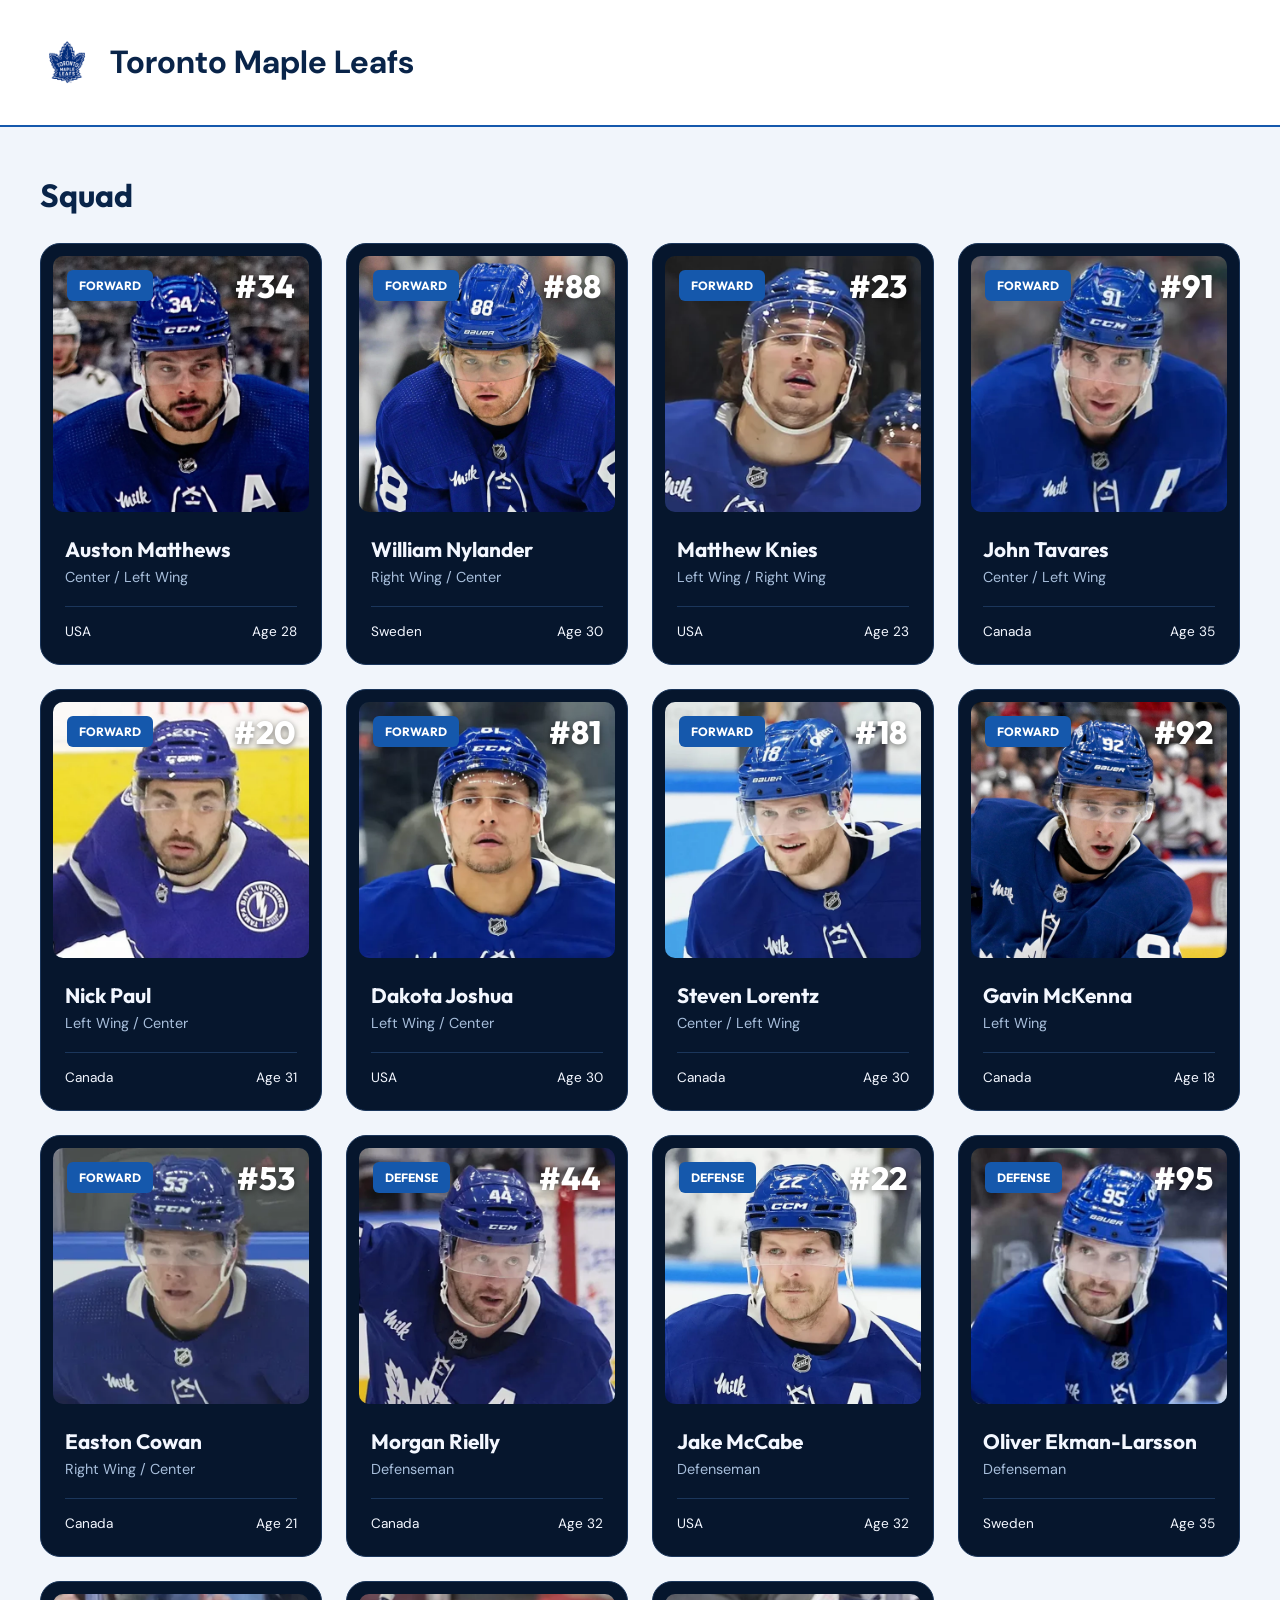
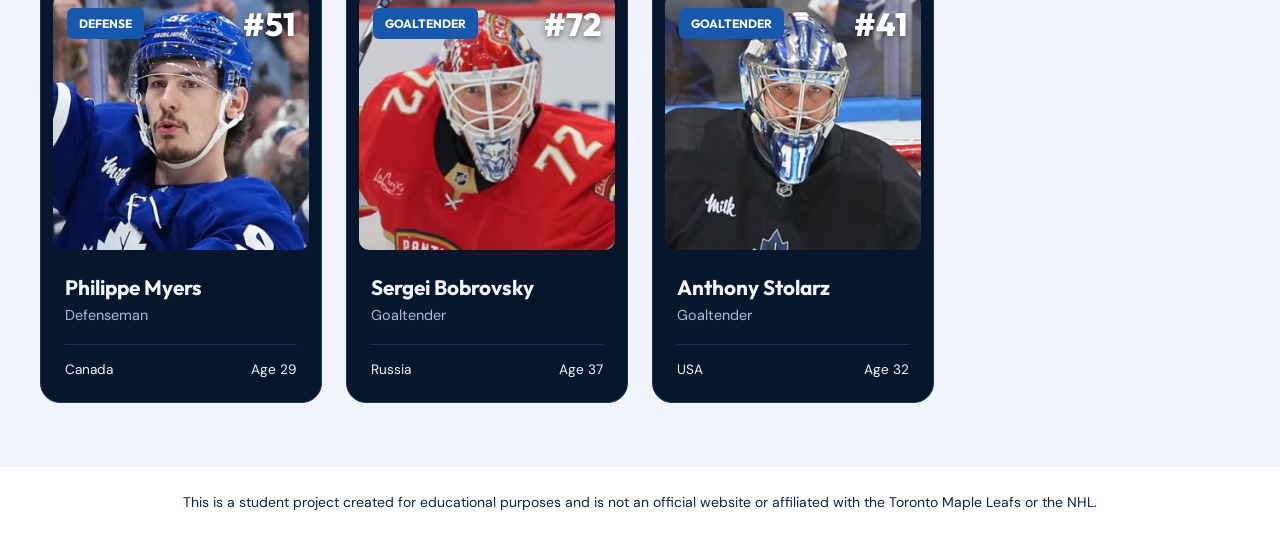
==== index.html @ f780cff8 "Add student project footer" ====
<!DOCTYPE html>
<html lang="en">
<head>
    <meta charset="UTF-8">
    <meta name="viewport" content="width=device-width, initial-scale=1.0">
    <title>Toronto Maple Leafs | Squad List</title>
    <!-- Google Fonts -->
    <link rel="preconnect" href="https://fonts.googleapis.com">
    <link rel="preconnect" href="https://fonts.gstatic.com" crossorigin>
    <link href="https://fonts.googleapis.com/css2?family=DM+Sans:wght@400;500;600;700&family=Outfit:wght@400;500;600;700;800&display=swap" rel="stylesheet">
    <link rel="stylesheet" href="css/styles.css">
</head>
<body>
    <!-- Header -->
    <header class="siteHeader">
        <div class="siteHeader__content">
            <img class="siteHeader__logo" src="assets/toronto-maple-leafs-logo.webp" alt="Toronto Maple Leafs logo">
            <h1 class="siteHeader__title">Toronto Maple Leafs</h1>
        </div>
    </header>
    <main>
        <!-- Squad section -->
        <section class="squad">
            <div class="squad__content">
                <h2 class="squad__title">Squad</h2>
                <div class="squad__grid">
                    <article class="playerCard">
                        <div class="playerCard__imageContainer">
                            <img class="playerCard__image" src="assets/portraits/auston-matthews.webp" alt="Portrait of Auston Matthews" loading="lazy">
                            <span class="playerCard__role">FORWARD</span>
                            <span class="playerCard__number">#34</span>
                        </div>
                        <div class="playerCard__content">
                            <h3 class="playerCard__name">Auston Matthews</h3>
                            <p class="playerCard__position">Center / Left Wing</p>
                            <p class="playerCard__details">
                                <span>USA</span>
                                <span>Age 28</span>
                            </p>
                        </div>
                    </article>
                    <article class="playerCard">
                        <div class="playerCard__imageContainer">
                            <img class="playerCard__image" src="assets/portraits/william-nylander.webp" alt="Portrait of William Nylander" loading="lazy">
                            <span class="playerCard__role">FORWARD</span>
                            <span class="playerCard__number">#88</span>
                        </div>
                        <div class="playerCard__content">
                            <h3 class="playerCard__name">William Nylander</h3>
                            <p class="playerCard__position">Right Wing / Center</p>
                            <p class="playerCard__details">
                                <span>Sweden</span>
                                <span>Age 30</span>
                            </p>
                        </div>
                    </article>
                    <article class="playerCard">
                        <div class="playerCard__imageContainer">
                            <img class="playerCard__image" src="assets/portraits/matthew-knies.webp" alt="Portrait of Matthew Knies" loading="lazy">
                            <span class="playerCard__role">FORWARD</span>
                            <span class="playerCard__number">#23</span>
                        </div>
                        <div class="playerCard__content">
                            <h3 class="playerCard__name">Matthew Knies</h3>
                            <p class="playerCard__position">Left Wing / Right Wing</p>
                            <p class="playerCard__details">
                                <span>USA</span>
                                <span>Age 23</span>
                            </p>
                        </div>
                    </article>
                    <article class="playerCard">
                        <div class="playerCard__imageContainer">
                            <img class="playerCard__image" src="assets/portraits/john-tavares.webp" alt="Portrait of John Tavares" loading="lazy">
                            <span class="playerCard__role">FORWARD</span>
                            <span class="playerCard__number">#91</span>
                        </div>
                        <div class="playerCard__content">
                            <h3 class="playerCard__name">John Tavares</h3>
                            <p class="playerCard__position">Center / Left Wing</p>
                            <p class="playerCard__details">
                                <span>Canada</span>
                                <span>Age 35</span>
                            </p>
                        </div>
                    </article>
                    <article class="playerCard">
                        <div class="playerCard__imageContainer">
                            <img class="playerCard__image" src="assets/portraits/nick-paul.webp" alt="Portrait of Nick Paul" loading="lazy">
                            <span class="playerCard__role">FORWARD</span>
                            <span class="playerCard__number">#20</span>
                        </div>
                        <div class="playerCard__content">
                            <h3 class="playerCard__name">Nick Paul</h3>
                            <p class="playerCard__position">Left Wing / Center</p>
                            <p class="playerCard__details">
                                <span>Canada</span>
                                <span>Age 31</span>
                            </p>
                        </div>
                    </article>
                    <article class="playerCard">
                        <div class="playerCard__imageContainer">
                            <img class="playerCard__image" src="assets/portraits/dakota-joshua.webp" alt="Portrait of Dakota Joshua" loading="lazy">
                            <span class="playerCard__role">FORWARD</span>
                            <span class="playerCard__number">#81</span>
                        </div>
                        <div class="playerCard__content">
                            <h3 class="playerCard__name">Dakota Joshua</h3>
                            <p class="playerCard__position">Left Wing / Center</p>
                            <p class="playerCard__details">
                                <span>USA</span>
                                <span>Age 30</span>
                            </p>
                        </div>
                    </article>
                    <article class="playerCard">
                        <div class="playerCard__imageContainer">
                            <img class="playerCard__image" src="assets/portraits/steven-lorentz.webp" alt="Portrait of Steven Lorentz" loading="lazy">
                            <span class="playerCard__role">FORWARD</span>
                            <span class="playerCard__number">#18</span>
                        </div>
                        <div class="playerCard__content">
                            <h3 class="playerCard__name">Steven Lorentz</h3>
                            <p class="playerCard__position">Center / Left Wing</p>
                            <p class="playerCard__details">
                                <span>Canada</span>
                                <span>Age 30</span>
                            </p>
                        </div>
                    </article>
                    <article class="playerCard">
                        <div class="playerCard__imageContainer">
                            <img class="playerCard__image" src="assets/portraits/gavin-mckenna.webp" alt="Portrait of Gavin McKenna" loading="lazy">
                            <span class="playerCard__role">FORWARD</span>
                            <span class="playerCard__number">#92</span>
                        </div>
                        <div class="playerCard__content">
                            <h3 class="playerCard__name">Gavin McKenna</h3>
                            <p class="playerCard__position">Left Wing</p>
                            <p class="playerCard__details">
                                <span>Canada</span>
                                <span>Age 18</span>
                            </p>
                        </div>
                    </article>
                    <article class="playerCard">
                        <div class="playerCard__imageContainer">
                            <img class="playerCard__image" src="assets/portraits/easton-cowan.webp" alt="Portrait of Easton Cowan" loading="lazy">
                            <span class="playerCard__role">FORWARD</span>
                            <span class="playerCard__number">#53</span>
                        </div>
                        <div class="playerCard__content">
                            <h3 class="playerCard__name">Easton Cowan</h3>
                            <p class="playerCard__position">Right Wing / Center</p>
                            <p class="playerCard__details">
                                <span>Canada</span>
                                <span>Age 21</span>
                            </p>
                        </div>
                    </article>
                    <article class="playerCard">
                        <div class="playerCard__imageContainer">
                            <img class="playerCard__image" src="assets/portraits/morgan-rielly.webp" alt="Portrait of Morgan Rielly" loading="lazy">
                            <span class="playerCard__role">DEFENSE</span>
                            <span class="playerCard__number">#44</span>
                        </div>
                        <div class="playerCard__content">
                            <h3 class="playerCard__name">Morgan Rielly</h3>
                            <p class="playerCard__position">Defenseman</p>
                            <p class="playerCard__details">
                                <span>Canada</span>
                                <span>Age 32</span>
                            </p>
                        </div>
                    </article>
                    <article class="playerCard">
                        <div class="playerCard__imageContainer">
                            <img class="playerCard__image" src="assets/portraits/jake-mccabe.webp" alt="Portrait of Jake McCabe" loading="lazy">
                            <span class="playerCard__role">DEFENSE</span>
                            <span class="playerCard__number">#22</span>
                        </div>
                        <div class="playerCard__content">
                            <h3 class="playerCard__name">Jake McCabe</h3>
                            <p class="playerCard__position">Defenseman</p>
                            <p class="playerCard__details">
                                <span>USA</span>
                                <span>Age 32</span>
                            </p>
                        </div>
                    </article>
                    <article class="playerCard">
                        <div class="playerCard__imageContainer">
                            <img class="playerCard__image" src="assets/portraits/oliver-ekman-larsson.webp" alt="Portrait of Oliver Ekman-Larsson" loading="lazy">
                            <span class="playerCard__role">DEFENSE</span>
                            <span class="playerCard__number">#95</span>
                        </div>
                        <div class="playerCard__content">
                            <h3 class="playerCard__name">Oliver Ekman-Larsson</h3>
                            <p class="playerCard__position">Defenseman</p>
                            <p class="playerCard__details">
                                <span>Sweden</span>
                                <span>Age 35</span>
                            </p>
                        </div>
                    </article>
                    <article class="playerCard">
                        <div class="playerCard__imageContainer">
                            <img class="playerCard__image" src="assets/portraits/philippe-myers.webp" alt="Portrait of Philippe Myers" loading="lazy">
                            <span class="playerCard__role">DEFENSE</span>
                            <span class="playerCard__number">#51</span>
                        </div>
                        <div class="playerCard__content">
                            <h3 class="playerCard__name">Philippe Myers</h3>
                            <p class="playerCard__position">Defenseman</p>
                            <p class="playerCard__details">
                                <span>Canada</span>
                                <span>Age 29</span>
                            </p>
                        </div>
                    </article>
                    <article class="playerCard">
                        <div class="playerCard__imageContainer">
                            <img class="playerCard__image" src="assets/portraits/sergei-bobrovsky.webp" alt="Portrait of Sergei Bobrovsky" loading="lazy">
                            <span class="playerCard__role">GOALTENDER</span>
                            <span class="playerCard__number">#72</span>
                        </div>
                        <div class="playerCard__content">
                            <h3 class="playerCard__name">Sergei Bobrovsky</h3>
                            <p class="playerCard__position">Goaltender</p>
                            <p class="playerCard__details">
                                <span>Russia</span>
                                <span>Age 37</span>
                            </p>
                        </div>
                    </article>
                    <article class="playerCard">
                        <div class="playerCard__imageContainer">
                            <img class="playerCard__image" src="assets/portraits/anthony-stolarz.webp" alt="Portrait of Anthony Stolarz" loading="lazy">
                            <span class="playerCard__role">GOALTENDER</span>
                            <span class="playerCard__number">#41</span>
                        </div>
                        <div class="playerCard__content">
                            <h3 class="playerCard__name">Anthony Stolarz</h3>
                            <p class="playerCard__position">Goaltender</p>
                            <p class="playerCard__details">
                                <span>USA</span>
                                <span>Age 32</span>
                            </p>
                        </div>
                    </article>
                </div>
            </div>
        </section>
    </main>
    <!-- Footer -->
    <footer class="siteFooter">
        <div class="siteFooter__content">
            <p class="siteFooter__disclaimer">
                This is a student project created for educational purposes
                and is not an official website or affiliated with the Toronto Maple Leafs or the NHL.
            </p>
        </div>
    </footer>
</body>
</html>
---- css/styles.css ----
/* Colors and fonts */
:root {
    --colorBackground: #f1f5fb;
    --colorWhite: #ffffff;
    --colorBlue: #1558ac;
    --colorNavy: #071c38;
    --colorCard: #06162d;
    --colorCardBorder: #1b365b;
    --colorText: #092449;
    --colorCardText: #f3f7ff;
    --colorCardMuted: #a8bfdc;
    --fontBody: "DM Sans", "Segoe UI", "Helvetica Neue", Arial, sans-serif;
    --fontDisplay: "Outfit", "Avenir Next", "Segoe UI", Arial, sans-serif;
}

/* Global styles */
* {
    box-sizing: border-box;
}

body {
    margin: 0;
    color: var(--colorText);
    background: var(--colorBackground);
    font-family: var(--fontBody);
}

img {
    display: block;
    max-width: 100%;
}

/* Header */
.siteHeader {
    background-color: var(--colorWhite);
    border-bottom: 2px solid var(--colorBlue);
}

.siteHeader__content {
    display: flex;
    align-items: center;
    gap: 16px;
    width: min(1200px, calc(100% - 40px));
    margin: 0 auto;
    padding: 20px 0;
}

.siteHeader__logo {
    width: 54px;
    height: auto;
}

/* Squad section */
.squad__content {
    width: min(1200px, calc(100% - 40px));
    margin: 0 auto;
    padding: 48px 0 64px;
}

.squad__title {
    margin: 0 0 28px;
    font-family: var(--fontDisplay);
    font-size: 2rem;
    font-weight: 700;
}

.squad__grid {
    display: grid;
    grid-template-columns: repeat(auto-fit, minmax(240px, 1fr));
    gap: 24px;
}

/* Player cards */
.playerCard {
    overflow: hidden;
    background-color: var(--colorCard);
    border: 1px solid var(--colorCardBorder);
    border-radius: 20px;
}

.playerCard__imageContainer {
    position: relative;
    margin: 12px 12px 0;
    overflow: hidden;
    border-radius: 10px;
    background-color: var(--colorNavy);
}

.playerCard__image {
    width: 100%;
    height: auto;
    aspect-ratio: 1 / 1;
    object-fit: cover;
    object-position: center 30%;;
}

.playerCard__role {
    position: absolute;
    top: 14px;
    left: 14px;
    padding: 8px 12px;
    color: var(--colorWhite);
    background-color: var(--colorBlue);
    border-radius: 6px;
    font-family: var(--fontDisplay);
    font-size: 0.75rem;
    font-weight: 700;
}

.playerCard__number {
    position: absolute;
    top: 10px;
    right: 14px;
    color: var(--colorWhite);
    font-family: var(--fontDisplay);
    font-size: 2rem;
    font-weight: 800;
    text-shadow: 0 2px 6px #00000080;
}


.playerCard__content {
    display: flex;
    flex: 1;
    flex-direction: column;
    padding: 24px;
}

.playerCard__name {
    margin: 0 0 6px;
    color: var(--colorCardText);
    font-family: var(--fontDisplay);
    font-size: 1.3rem;
    font-weight: 700;
}

.playerCard__position {
    margin: 0 0 20px;
    color: var(--colorCardMuted);
    font-size: 0.9rem;
}

.playerCard__details {
    display: flex;
    justify-content: space-between;
    gap: 12px;
    margin: auto 0 0;
    padding-top: 16px;
    border-top: 1px solid var(--colorCardBorder);
    color: var(--colorCardText);
    font-size: 0.85rem;
}

/* Footer */
.siteFooter {
    background-color: var(--colorWhite);
    border-top: 2px solid var(colorBlue);
}

.siteFooter__content {
    width: min(1200px, calc(100% - 40px));
    margin: 0 auto;
    padding: 24px 0;
}

.siteFooter__disclaimer {
    margin: 0;
    color: var(--colorText);
    font-size: 0.875rem;
    line-height: 1.6;
    text-align: center;
}


/* Adjustments for small screens: reduced spacing and single-column layout */
@media (max-width: 500px) {
    .siteHeader__content,
    .squad__content,
    .witeFooter__content {
        width: calc(100% - 24px);
    }
    .siteHeader__content {
        gap: 12px;
        padding: 14px 0;
    }
    .siteHeader__logo {
        width: 44px;
    }
    .squad__content {
        padding: 32px 0 48px;
    }
    .squad__title {
        margin-bottom: 20px;
        font-size: 1.75rem;
    }
    .squad__grid {
        grid-template-columns: 1fr;
        gap: 16px;
    }
}
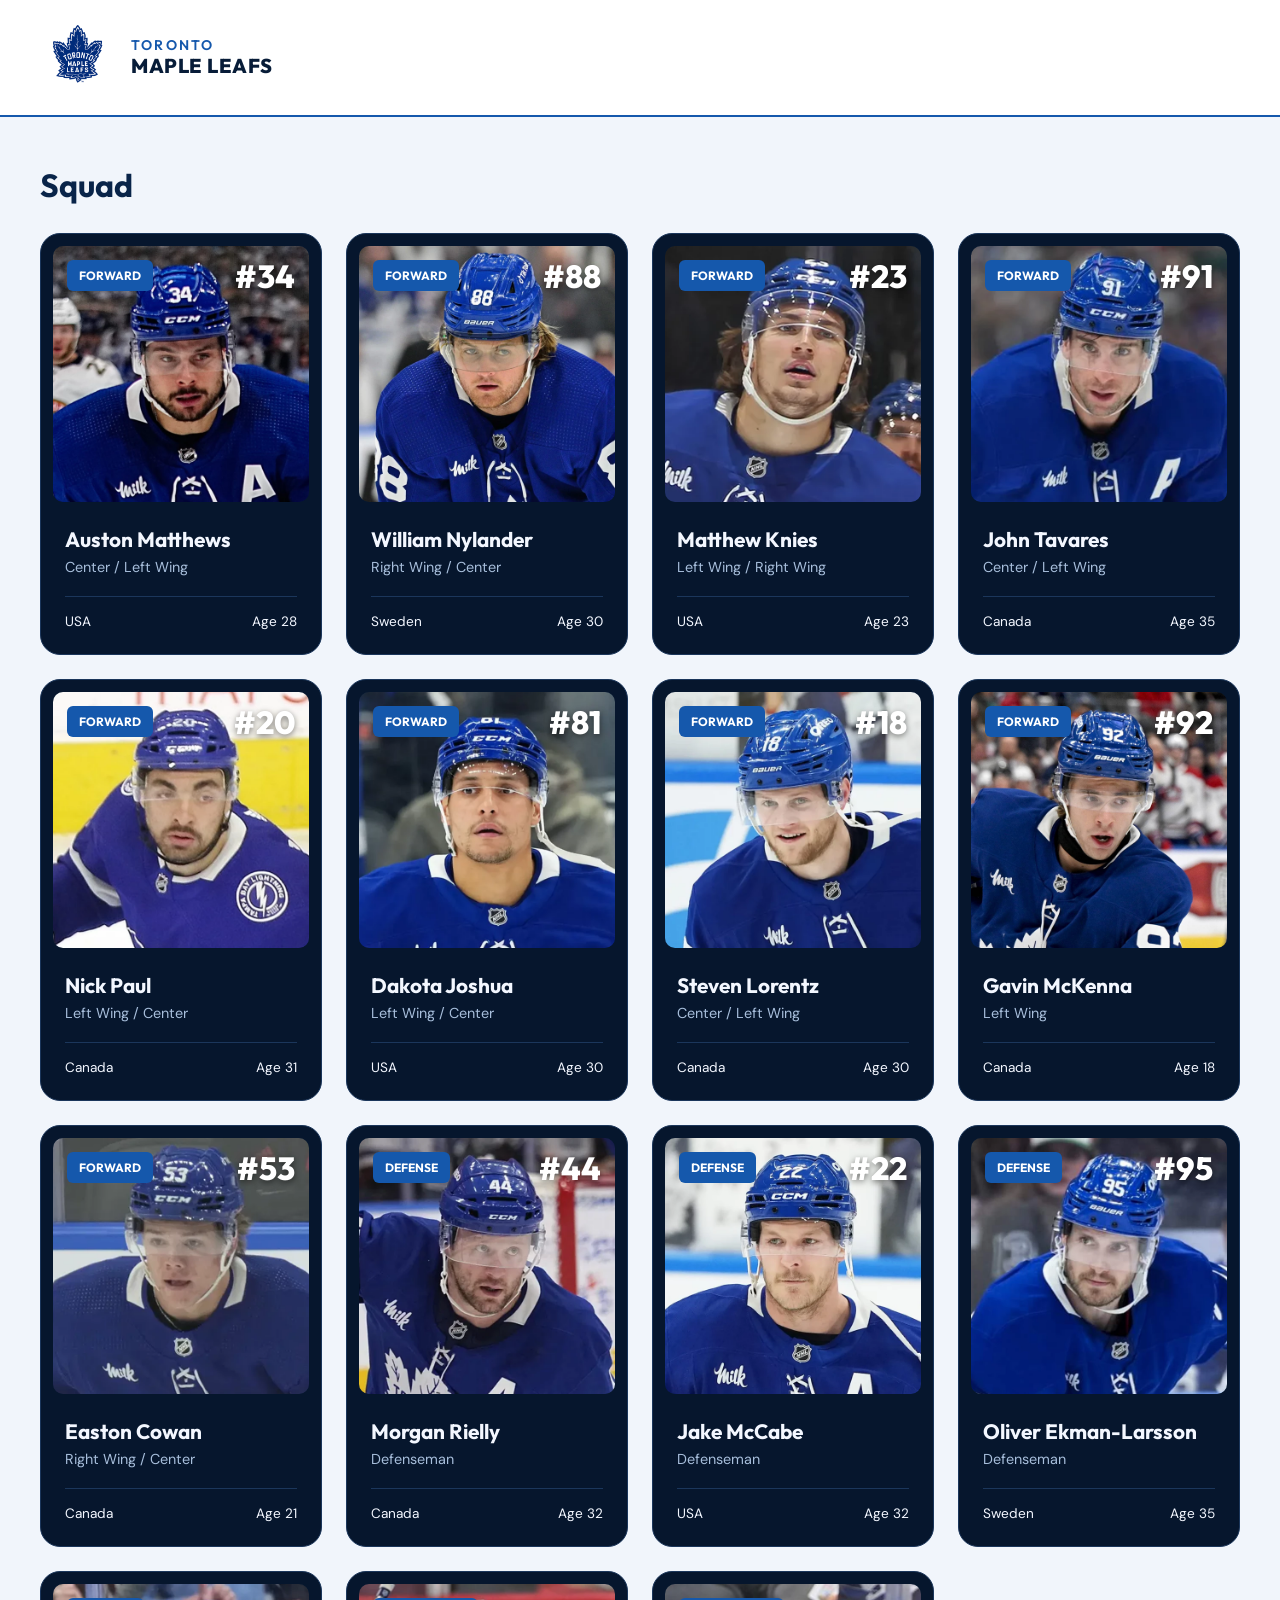
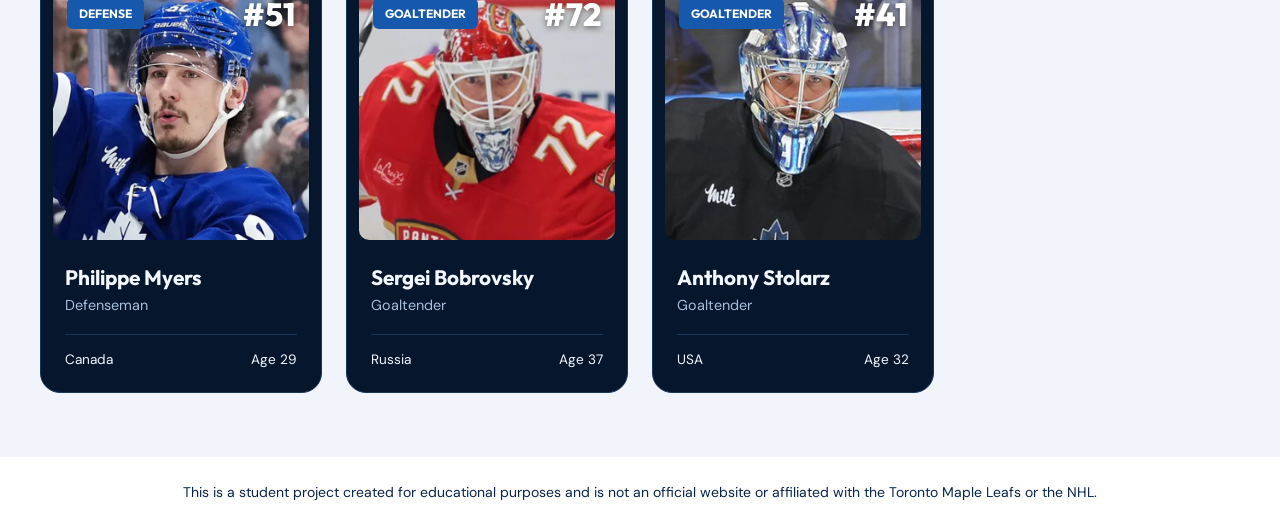
==== commit fff3864e: "Update header typography and logo alignment" ====
--- a/index.html
+++ b/index.html
@@ -15,7 +15,10 @@
     <header class="siteHeader">
         <div class="siteHeader__content">
             <img class="siteHeader__logo" src="assets/toronto-maple-leafs-logo.webp" alt="Toronto Maple Leafs logo">
-            <h1 class="siteHeader__title">Toronto Maple Leafs</h1>
+            <h1 class="siteHeader__title">
+                <span class="siteHeader__city">Toronto</span>
+                <span class="siteHeader__teamName">Maple Leafs</span>
+            </h1>
         </div>
     </header>
     <main>
--- a/css/styles.css
+++ b/css/styles.css
@@ -46,8 +46,36 @@
 }
 
 .siteHeader__logo {
-    width: 54px;
+    width: 75px;
     height: auto;
+    transform: translateY(-4px);
+}
+
+.siteHeader__title {
+    margin: 0;
+    color: var(--colorNavy);
+    font-family: var(--fontDisplay);
+    line-height: 1.1;
+}
+
+.siteHeader__city,
+.siteHeader__teamName {
+    display: block;
+    text-transform: uppercase;
+}
+
+.siteHeader__city {
+    color: var(--colorBlue);
+    font-size: 0.875rem;
+    font-weight: 600;
+    letter-spacing: 0.16em;
+}
+
+.siteHeader__teamName {
+    margin-top: 2px;
+    font-size: 1.25rem;
+    font-weight: 800;
+    letter-spacing: 0.025em;
 }
 
 /* Squad section */
@@ -184,7 +212,7 @@
         padding: 14px 0;
     }
     .siteHeader__logo {
-        width: 44px;
+        width: 72px;
     }
     .squad__content {
         padding: 32px 0 48px;
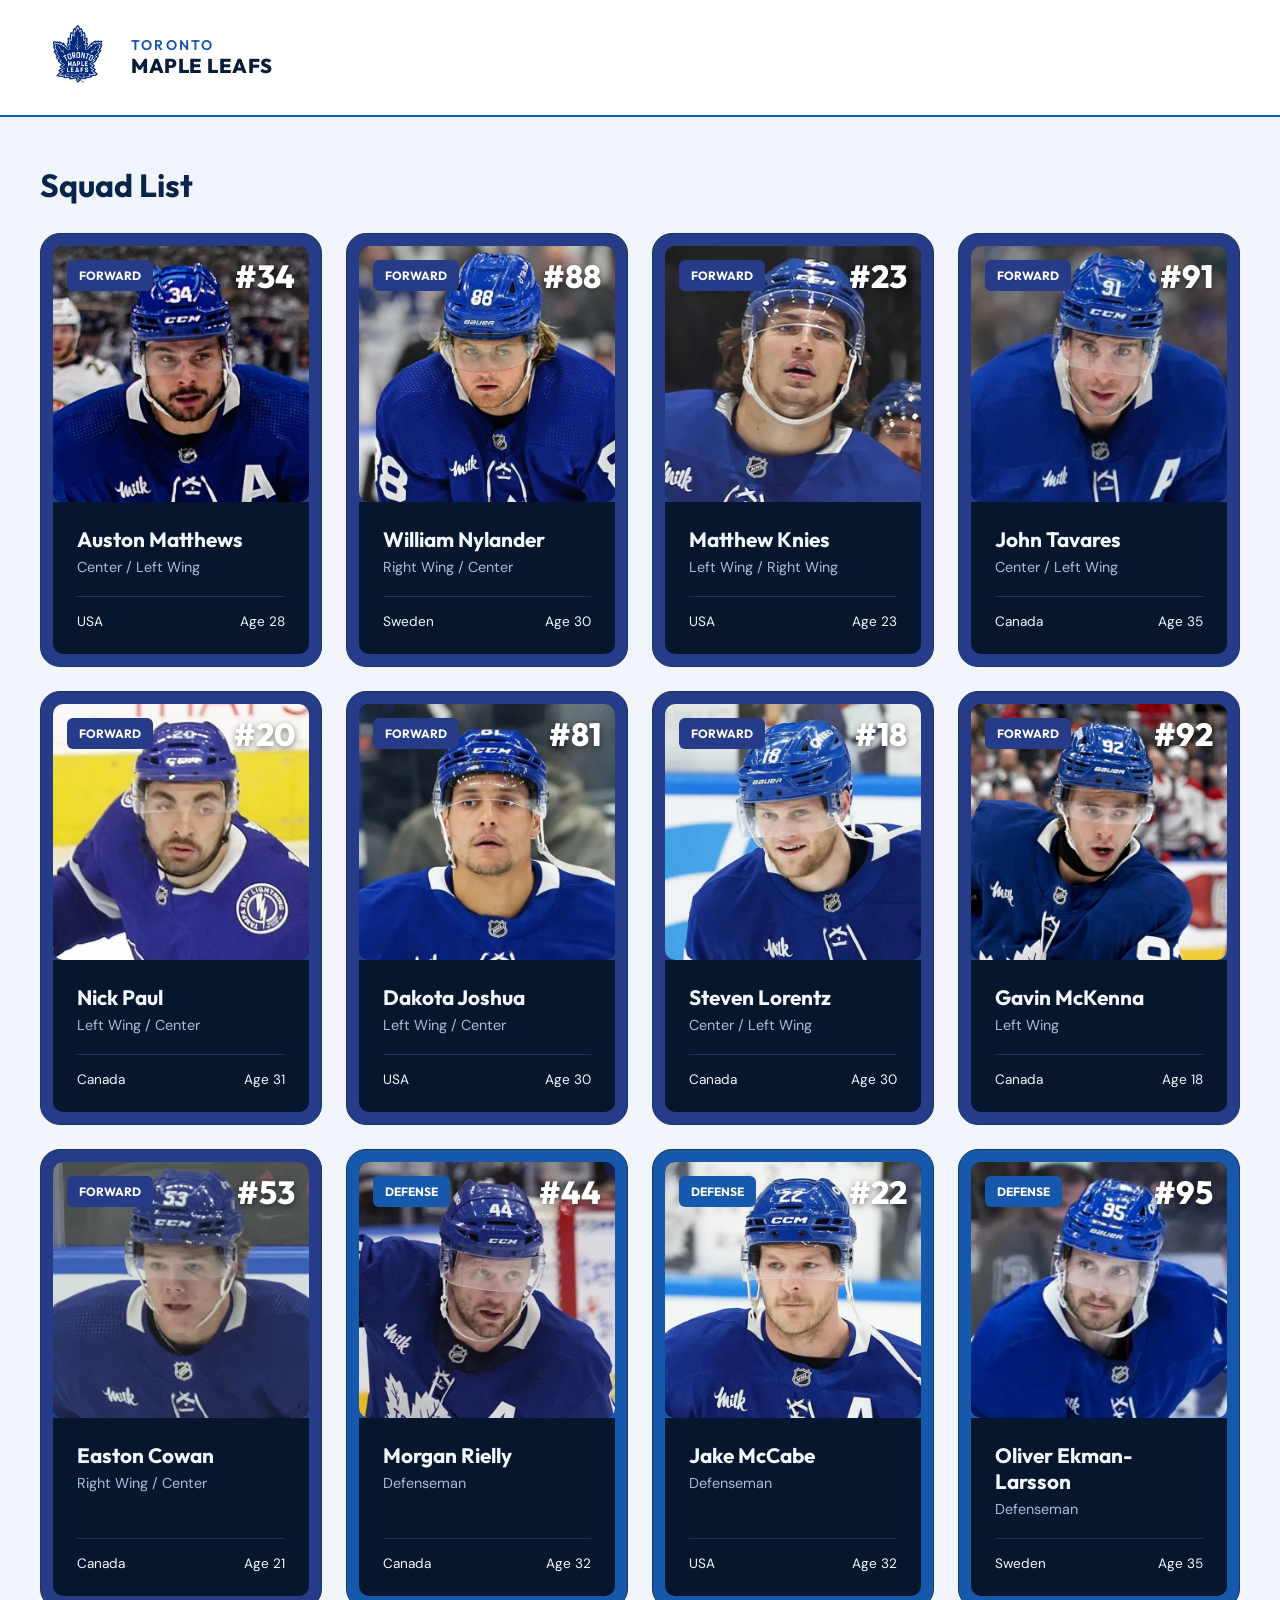
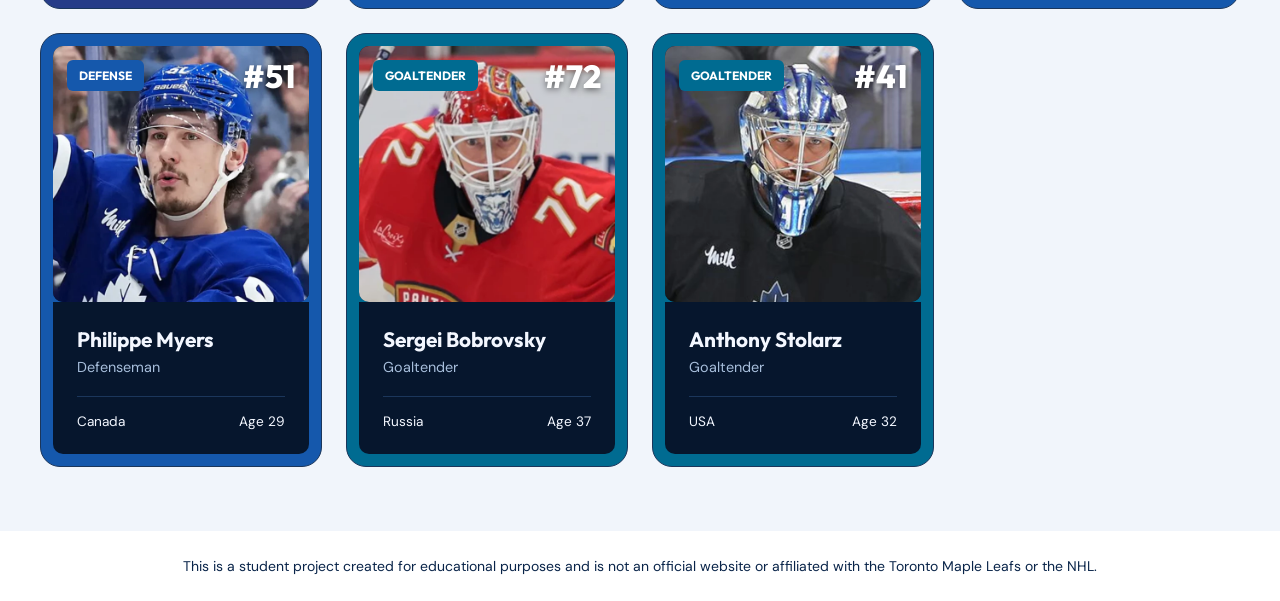
==== commit 8564d10a: "Refine player card design and squad heading" ====
--- a/index.html
+++ b/index.html
@@ -25,12 +25,12 @@
         <!-- Squad section -->
         <section class="squad">
             <div class="squad__content">
-                <h2 class="squad__title">Squad</h2>
+                <h2 class="squad__title">Squad List</h2>
                 <div class="squad__grid">
-                    <article class="playerCard">
+                    <article class="playerCard playerCard--forward">
                         <div class="playerCard__imageContainer">
                             <img class="playerCard__image" src="assets/portraits/auston-matthews.webp" alt="Portrait of Auston Matthews" loading="lazy">
-                            <span class="playerCard__role">FORWARD</span>
+                            <span class="playerCard__role playerCard__role--forward">FORWARD</span>
                             <span class="playerCard__number">#34</span>
                         </div>
                         <div class="playerCard__content">
@@ -42,10 +42,10 @@
                             </p>
                         </div>
                     </article>
-                    <article class="playerCard">
+                    <article class="playerCard playerCard--forward">
                         <div class="playerCard__imageContainer">
                             <img class="playerCard__image" src="assets/portraits/william-nylander.webp" alt="Portrait of William Nylander" loading="lazy">
-                            <span class="playerCard__role">FORWARD</span>
+                            <span class="playerCard__role playerCard__role--forward">FORWARD</span>
                             <span class="playerCard__number">#88</span>
                         </div>
                         <div class="playerCard__content">
@@ -57,10 +57,10 @@
                             </p>
                         </div>
                     </article>
-                    <article class="playerCard">
+                    <article class="playerCard playerCard--forward">
                         <div class="playerCard__imageContainer">
                             <img class="playerCard__image" src="assets/portraits/matthew-knies.webp" alt="Portrait of Matthew Knies" loading="lazy">
-                            <span class="playerCard__role">FORWARD</span>
+                            <span class="playerCard__role playerCard__role--forward">FORWARD</span>
                             <span class="playerCard__number">#23</span>
                         </div>
                         <div class="playerCard__content">
@@ -72,10 +72,10 @@
                             </p>
                         </div>
                     </article>
-                    <article class="playerCard">
+                    <article class="playerCard playerCard--forward">
                         <div class="playerCard__imageContainer">
                             <img class="playerCard__image" src="assets/portraits/john-tavares.webp" alt="Portrait of John Tavares" loading="lazy">
-                            <span class="playerCard__role">FORWARD</span>
+                            <span class="playerCard__role playerCard__role--forward">FORWARD</span>
                             <span class="playerCard__number">#91</span>
                         </div>
                         <div class="playerCard__content">
@@ -87,10 +87,10 @@
                             </p>
                         </div>
                     </article>
-                    <article class="playerCard">
+                    <article class="playerCard playerCard--forward">
                         <div class="playerCard__imageContainer">
                             <img class="playerCard__image" src="assets/portraits/nick-paul.webp" alt="Portrait of Nick Paul" loading="lazy">
-                            <span class="playerCard__role">FORWARD</span>
+                            <span class="playerCard__role playerCard__role--forward">FORWARD</span>
                             <span class="playerCard__number">#20</span>
                         </div>
                         <div class="playerCard__content">
@@ -102,10 +102,10 @@
                             </p>
                         </div>
                     </article>
-                    <article class="playerCard">
+                    <article class="playerCard playerCard--forward">
                         <div class="playerCard__imageContainer">
                             <img class="playerCard__image" src="assets/portraits/dakota-joshua.webp" alt="Portrait of Dakota Joshua" loading="lazy">
-                            <span class="playerCard__role">FORWARD</span>
+                            <span class="playerCard__role playerCard__role--forward">FORWARD</span>
                             <span class="playerCard__number">#81</span>
                         </div>
                         <div class="playerCard__content">
@@ -117,10 +117,10 @@
                             </p>
                         </div>
                     </article>
-                    <article class="playerCard">
+                    <article class="playerCard playerCard--forward">
                         <div class="playerCard__imageContainer">
                             <img class="playerCard__image" src="assets/portraits/steven-lorentz.webp" alt="Portrait of Steven Lorentz" loading="lazy">
-                            <span class="playerCard__role">FORWARD</span>
+                            <span class="playerCard__role playerCard__role--forward">FORWARD</span>
                             <span class="playerCard__number">#18</span>
                         </div>
                         <div class="playerCard__content">
@@ -132,10 +132,10 @@
                             </p>
                         </div>
                     </article>
-                    <article class="playerCard">
+                    <article class="playerCard playerCard--forward">
                         <div class="playerCard__imageContainer">
                             <img class="playerCard__image" src="assets/portraits/gavin-mckenna.webp" alt="Portrait of Gavin McKenna" loading="lazy">
-                            <span class="playerCard__role">FORWARD</span>
+                            <span class="playerCard__role playerCard__role--forward">FORWARD</span>
                             <span class="playerCard__number">#92</span>
                         </div>
                         <div class="playerCard__content">
@@ -147,10 +147,10 @@
                             </p>
                         </div>
                     </article>
-                    <article class="playerCard">
+                    <article class="playerCard playerCard--forward">
                         <div class="playerCard__imageContainer">
                             <img class="playerCard__image" src="assets/portraits/easton-cowan.webp" alt="Portrait of Easton Cowan" loading="lazy">
-                            <span class="playerCard__role">FORWARD</span>
+                            <span class="playerCard__role playerCard__role--forward">FORWARD</span>
                             <span class="playerCard__number">#53</span>
                         </div>
                         <div class="playerCard__content">
@@ -162,10 +162,10 @@
                             </p>
                         </div>
                     </article>
-                    <article class="playerCard">
+                    <article class="playerCard playerCard--defense">
                         <div class="playerCard__imageContainer">
                             <img class="playerCard__image" src="assets/portraits/morgan-rielly.webp" alt="Portrait of Morgan Rielly" loading="lazy">
-                            <span class="playerCard__role">DEFENSE</span>
+                            <span class="playerCard__role playerCard__role--defense">DEFENSE</span>
                             <span class="playerCard__number">#44</span>
                         </div>
                         <div class="playerCard__content">
@@ -177,10 +177,10 @@
                             </p>
                         </div>
                     </article>
-                    <article class="playerCard">
+                    <article class="playerCard playerCard--defense">
                         <div class="playerCard__imageContainer">
                             <img class="playerCard__image" src="assets/portraits/jake-mccabe.webp" alt="Portrait of Jake McCabe" loading="lazy">
-                            <span class="playerCard__role">DEFENSE</span>
+                            <span class="playerCard__role playerCard__role--defense">DEFENSE</span>
                             <span class="playerCard__number">#22</span>
                         </div>
                         <div class="playerCard__content">
@@ -192,10 +192,10 @@
                             </p>
                         </div>
                     </article>
-                    <article class="playerCard">
+                    <article class="playerCard playerCard--defense">
                         <div class="playerCard__imageContainer">
                             <img class="playerCard__image" src="assets/portraits/oliver-ekman-larsson.webp" alt="Portrait of Oliver Ekman-Larsson" loading="lazy">
-                            <span class="playerCard__role">DEFENSE</span>
+                            <span class="playerCard__role playerCard__role--defense">DEFENSE</span>
                             <span class="playerCard__number">#95</span>
                         </div>
                         <div class="playerCard__content">
@@ -207,10 +207,10 @@
                             </p>
                         </div>
                     </article>
-                    <article class="playerCard">
+                    <article class="playerCard playerCard--defense">
                         <div class="playerCard__imageContainer">
                             <img class="playerCard__image" src="assets/portraits/philippe-myers.webp" alt="Portrait of Philippe Myers" loading="lazy">
-                            <span class="playerCard__role">DEFENSE</span>
+                            <span class="playerCard__role playerCard__role--defense">DEFENSE</span>
                             <span class="playerCard__number">#51</span>
                         </div>
                         <div class="playerCard__content">
@@ -222,10 +222,10 @@
                             </p>
                         </div>
                     </article>
-                    <article class="playerCard">
+                    <article class="playerCard playerCard--goaltender">
                         <div class="playerCard__imageContainer">
                             <img class="playerCard__image" src="assets/portraits/sergei-bobrovsky.webp" alt="Portrait of Sergei Bobrovsky" loading="lazy">
-                            <span class="playerCard__role">GOALTENDER</span>
+                            <span class="playerCard__role playerCard__role--goaltender">GOALTENDER</span>
                             <span class="playerCard__number">#72</span>
                         </div>
                         <div class="playerCard__content">
@@ -237,10 +237,10 @@
                             </p>
                         </div>
                     </article>
-                    <article class="playerCard">
+                    <article class="playerCard playerCard--goaltender">
                         <div class="playerCard__imageContainer">
                             <img class="playerCard__image" src="assets/portraits/anthony-stolarz.webp" alt="Portrait of Anthony Stolarz" loading="lazy">
-                            <span class="playerCard__role">GOALTENDER</span>
+                            <span class="playerCard__role playerCard__role--goaltender">GOALTENDER</span>
                             <span class="playerCard__number">#41</span>
                         </div>
                         <div class="playerCard__content">
--- a/css/styles.css
+++ b/css/styles.css
@@ -9,6 +9,8 @@
     --colorText: #092449;
     --colorCardText: #f3f7ff;
     --colorCardMuted: #a8bfdc;
+    --colorForward: #263c88;
+    --colorGoaltender: #006B91;
     --fontBody: "DM Sans", "Segoe UI", "Helvetica Neue", Arial, sans-serif;
     --fontDisplay: "Outfit", "Avenir Next", "Segoe UI", Arial, sans-serif;
 }
@@ -100,15 +102,30 @@
 
 /* Player cards */
 .playerCard {
+    display: flex;
+    flex-direction: column;
+    padding: 12px;
     overflow: hidden;
-    background-color: var(--colorCard);
+    background-color: pink;
     border: 1px solid var(--colorCardBorder);
     border-radius: 20px;
 }
 
+.playerCard--forward {
+    background-color: var(--colorForward);
+}
+
+.playerCard--defense {
+    background-color: var(--colorBlue);
+}
+
+.playerCard--goaltender {
+    background-color: var(--colorGoaltender);
+}
+
 .playerCard__imageContainer {
     position: relative;
-    margin: 12px 12px 0;
+    margin: 0;
     overflow: hidden;
     border-radius: 10px;
     background-color: var(--colorNavy);
@@ -135,6 +152,18 @@
     font-weight: 700;
 }
 
+.playerCard__role--forward {
+    background-color: var(--colorForward);
+}
+
+.playerCard__role--defense {
+    background-color: var(--colorBlue);
+}
+
+.playerCard__role--goaltender {
+    background-color: var(--colorGoaltender);
+}
+
 .playerCard__number {
     position: absolute;
     top: 10px;
@@ -146,12 +175,13 @@
     text-shadow: 0 2px 6px #00000080;
 }
 
-
 .playerCard__content {
     display: flex;
     flex: 1;
     flex-direction: column;
     padding: 24px;
+    border-radius: 0 0 10px 10px;
+    background-color: var(--colorCard);
 }
 
 .playerCard__name {
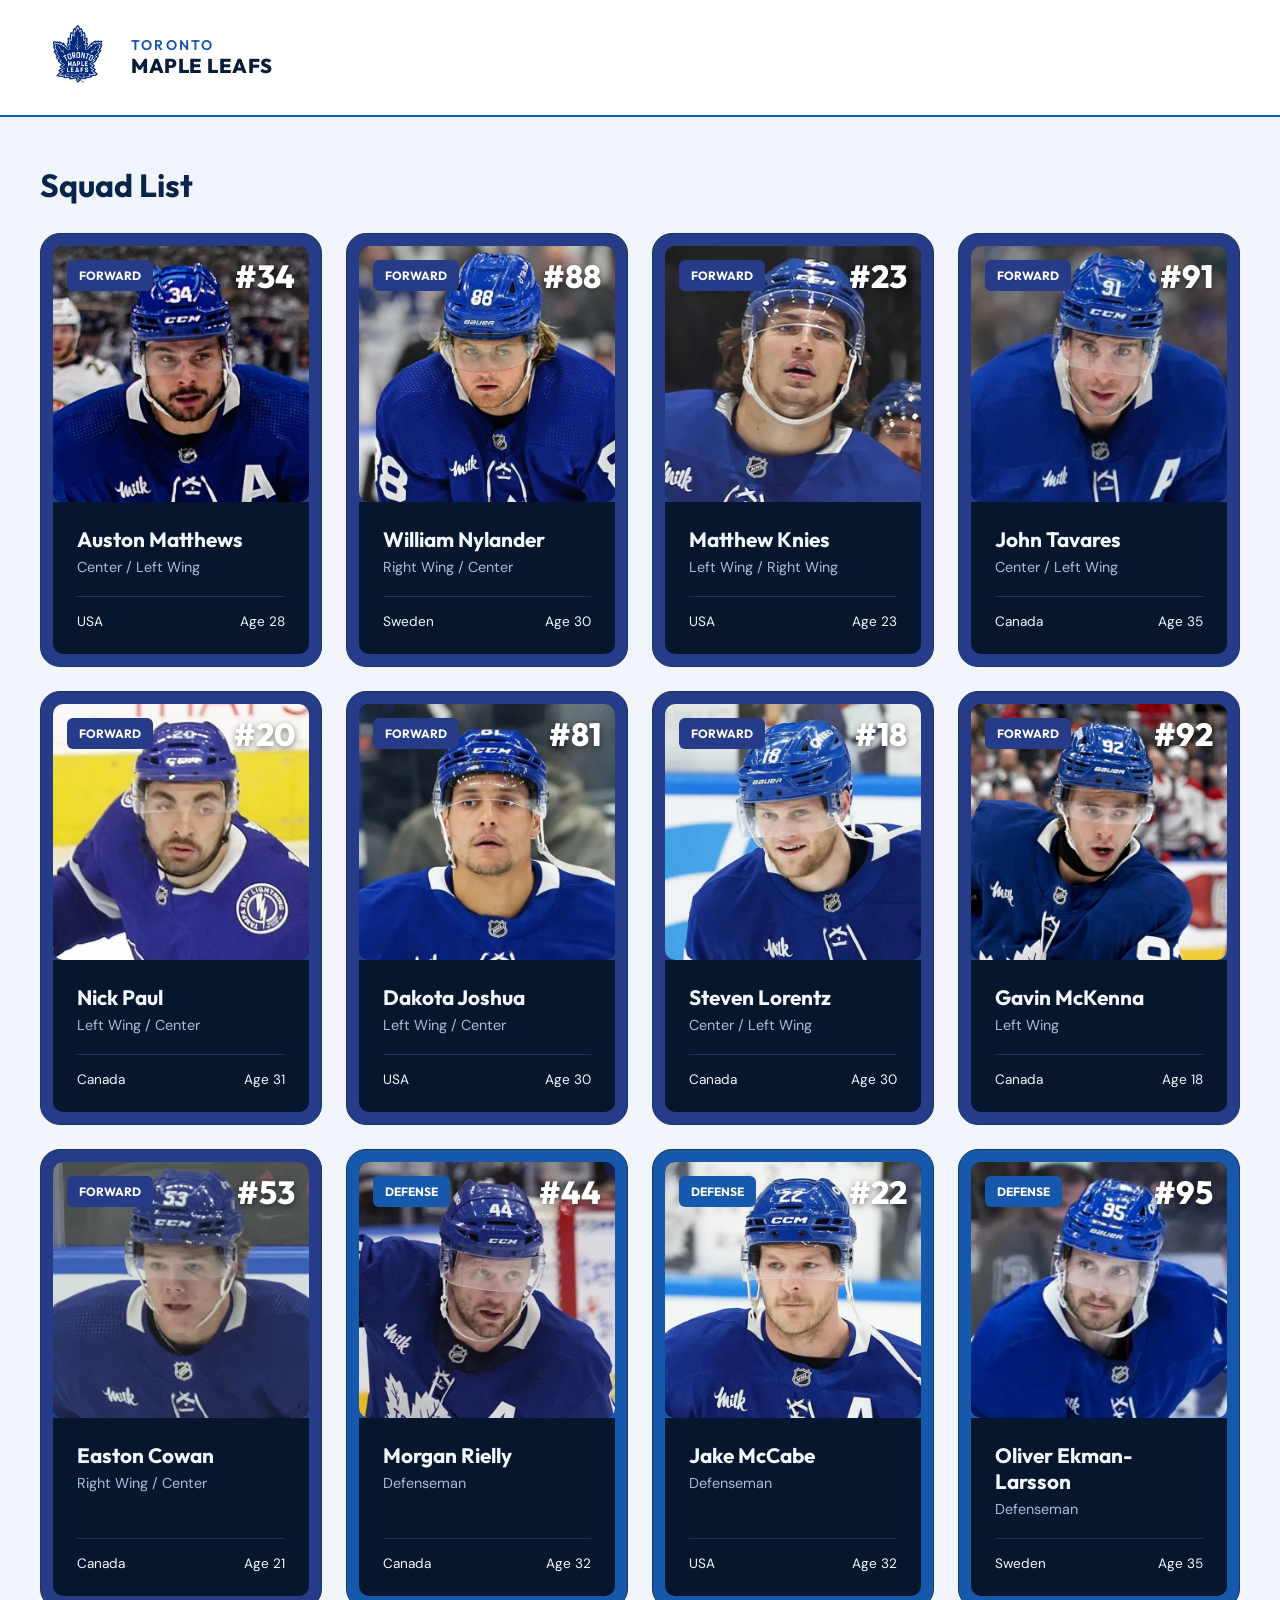
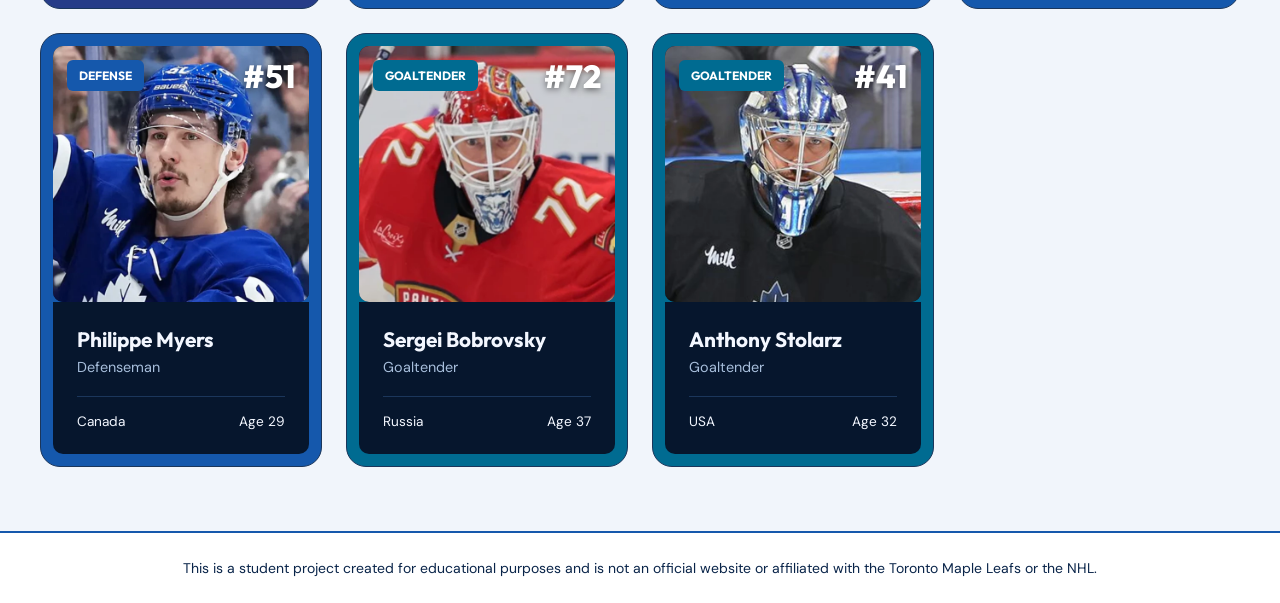
==== commit 246fca77: "Set up NHL standings page and assets" ====
--- a/index.html
+++ b/index.html
@@ -14,7 +14,7 @@
     <!-- Header -->
     <header class="siteHeader">
         <div class="siteHeader__content">
-            <img class="siteHeader__logo" src="assets/toronto-maple-leafs-logo.webp" alt="Toronto Maple Leafs logo">
+            <img class="siteHeader__logo" src="assets/logos/teams/toronto-maple-leafs-logo.webp" alt="Toronto Maple Leafs logo">
             <h1 class="siteHeader__title">
                 <span class="siteHeader__city">Toronto</span>
                 <span class="siteHeader__teamName">Maple Leafs</span>
--- a/css/styles.css
+++ b/css/styles.css
@@ -32,6 +32,14 @@
     max-width: 100%;
 }
 
+/* Shared content layout */
+.siteHeader__content,
+.squad__content,
+.siteFooter__content {
+    width: min(1200px, calc(100% - 40px));
+    margin: 0 auto;
+}
+
 /* Header */
 .siteHeader {
     background-color: var(--colorWhite);
@@ -42,8 +50,6 @@
     display: flex;
     align-items: center;
     gap: 16px;
-    width: min(1200px, calc(100% - 40px));
-    margin: 0 auto;
     padding: 20px 0;
 }
 
@@ -82,8 +88,6 @@
 
 /* Squad section */
 .squad__content {
-    width: min(1200px, calc(100% - 40px));
-    margin: 0 auto;
     padding: 48px 0 64px;
 }
 
@@ -106,20 +110,24 @@
     flex-direction: column;
     padding: 12px;
     overflow: hidden;
-    background-color: pink;
+    background-color: var(--colorCard);
     border: 1px solid var(--colorCardBorder);
     border-radius: 20px;
 }
 
-.playerCard--forward {
+/* Player position colors */
+.playerCard--forward,
+.playerCard__role--forward {
     background-color: var(--colorForward);
 }
 
-.playerCard--defense {
+.playerCard--defense,
+.playerCard__role--defense {
     background-color: var(--colorBlue);
 }
 
-.playerCard--goaltender {
+.playerCard--goaltender,
+.playerCard__role--goaltender {
     background-color: var(--colorGoaltender);
 }
 
@@ -136,7 +144,7 @@
     height: auto;
     aspect-ratio: 1 / 1;
     object-fit: cover;
-    object-position: center 30%;;
+    object-position: center 30%;
 }
 
 .playerCard__role {
@@ -145,23 +153,10 @@
     left: 14px;
     padding: 8px 12px;
     color: var(--colorWhite);
-    background-color: var(--colorBlue);
     border-radius: 6px;
     font-family: var(--fontDisplay);
     font-size: 0.75rem;
     font-weight: 700;
-}
-
-.playerCard__role--forward {
-    background-color: var(--colorForward);
-}
-
-.playerCard__role--defense {
-    background-color: var(--colorBlue);
-}
-
-.playerCard__role--goaltender {
-    background-color: var(--colorGoaltender);
 }
 
 .playerCard__number {
@@ -212,12 +207,10 @@
 /* Footer */
 .siteFooter {
     background-color: var(--colorWhite);
-    border-top: 2px solid var(colorBlue);
+    border-top: 2px solid var(--colorBlue);
 }
 
 .siteFooter__content {
-    width: min(1200px, calc(100% - 40px));
-    margin: 0 auto;
     padding: 24px 0;
 }
 
@@ -234,7 +227,7 @@
 @media (max-width: 500px) {
     .siteHeader__content,
     .squad__content,
-    .witeFooter__content {
+    .siteFooter__content {
         width: calc(100% - 24px);
     }
     .siteHeader__content {
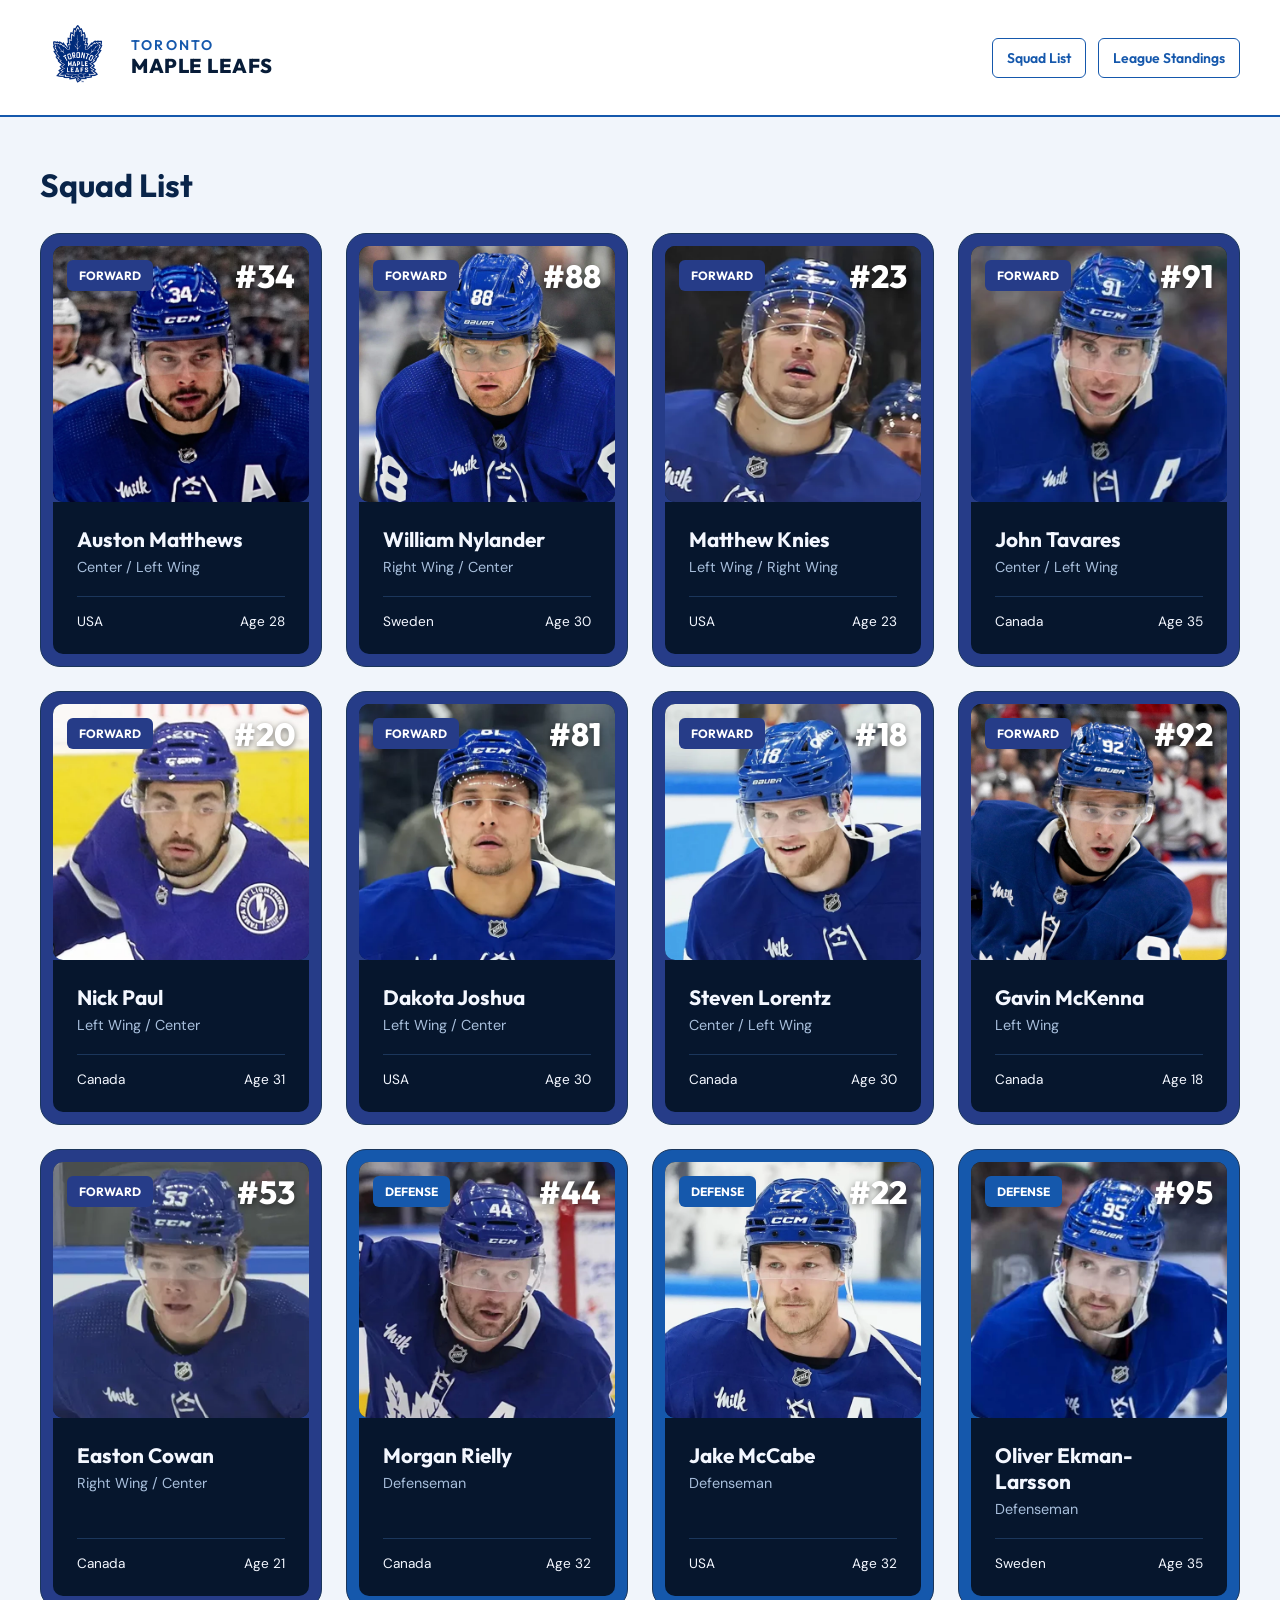
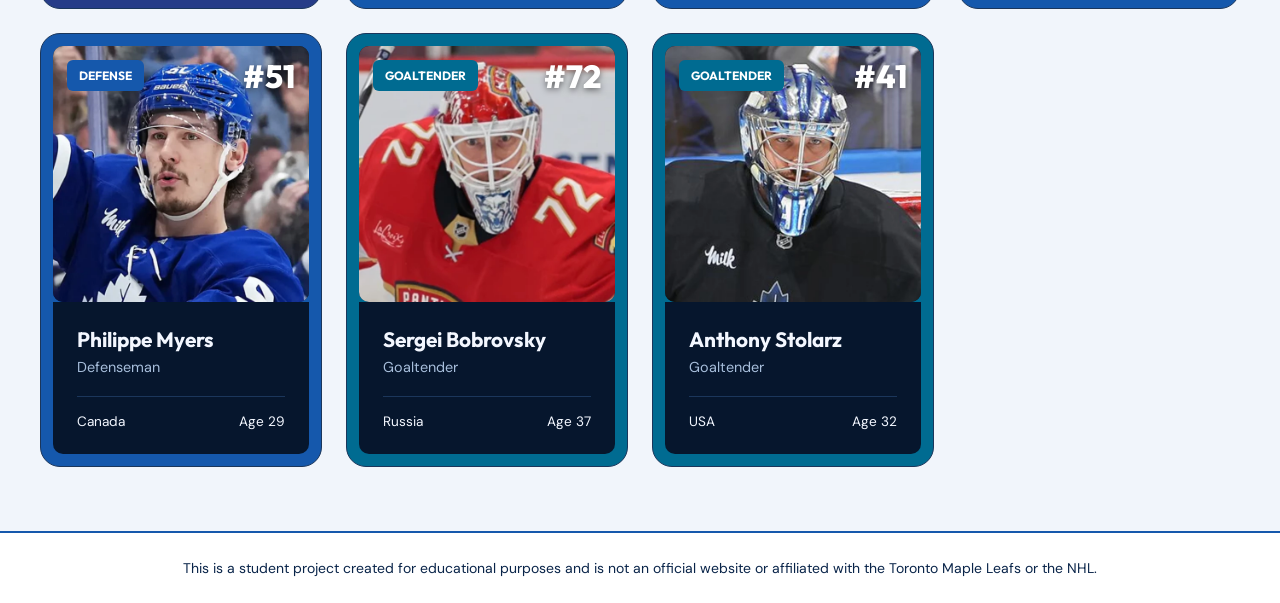
==== commit 1f2f1bd6: "Add responsive navigation between pages" ====
--- a/index.html
+++ b/index.html
@@ -14,11 +14,15 @@
     <!-- Header -->
     <header class="siteHeader">
         <div class="siteHeader__content">
-            <img class="siteHeader__logo" src="assets/logos/teams/toronto-maple-leafs-logo.webp" alt="Toronto Maple Leafs logo">
+            <img class="siteHeader__logo" src="assets/logos/teams/toronto-maple-leafs-logo.webp" alt="">
             <h1 class="siteHeader__title">
                 <span class="siteHeader__city">Toronto</span>
                 <span class="siteHeader__teamName">Maple Leafs</span>
             </h1>
+            <nav class="siteHeader__nav">
+                <a class="siteHeader__link" href="index.html">Squad List</a>
+                <a class="siteHeader__link" href="standings.html">League Standings</a>
+            </nav>
         </div>
     </header>
     <main>
--- a/css/styles.css
+++ b/css/styles.css
@@ -11,6 +11,7 @@
     --colorCardMuted: #a8bfdc;
     --colorForward: #263c88;
     --colorGoaltender: #006B91;
+    --colorTableBorder: #dce4ef;
     --fontBody: "DM Sans", "Segoe UI", "Helvetica Neue", Arial, sans-serif;
     --fontDisplay: "Outfit", "Avenir Next", "Segoe UI", Arial, sans-serif;
 }
@@ -84,6 +85,29 @@
     font-size: 1.25rem;
     font-weight: 800;
     letter-spacing: 0.025em;
+}
+
+/* Header navigation */
+.siteHeader__nav {
+    display: flex;
+    gap: 12px;
+    margin-left: auto;
+}
+
+.siteHeader__link {
+    padding: 10px 14px;
+    border: 1px solid var(--colorBlue);
+    border-radius: 6px;
+    color: var(--colorBlue);
+    font-family: var(--fontDisplay);
+    font-size: 0.875rem;
+    font-weight: 600;
+    text-decoration: none;
+}
+
+.siteHeader__link:hover {
+    color: var(--colorWhite);
+    background-color: var(--colorBlue);
 }
 
 /* Squad section */
@@ -222,6 +246,18 @@
     text-align: center;
 }
 
+/* Adjustments for narrow screens: centered branding with navigation below */
+@media (max-width: 570px) {
+    .siteHeader__content {
+        flex-wrap: wrap;
+        justify-content: center;
+    }
+    .siteHeader__nav {
+        width: 100%;
+        justify-content: center;
+        margin-left: 0;
+    }
+}
 
 /* Adjustments for small screens: reduced spacing and single-column layout */
 @media (max-width: 500px) {
@@ -234,9 +270,6 @@
         gap: 12px;
         padding: 14px 0;
     }
-    .siteHeader__logo {
-        width: 72px;
-    }
     .squad__content {
         padding: 32px 0 48px;
     }
@@ -248,4 +281,20 @@
         grid-template-columns: 1fr;
         gap: 16px;
     }
+}
+
+/* Adjustments for very narrow screens: stack navigations buttons vertically */
+@media (max-width: 280px) {
+    .siteHeader__nav {
+        flex-direction: column;
+        align-items: left;
+    }
+}
+
+/* Adjustments for extremely narrow screens: hide player roles and jersey numbers */
+@media (max-width: 225px) {
+    .playerCard__role,
+    .playerCard__number {
+        display: none;
+    }
 }
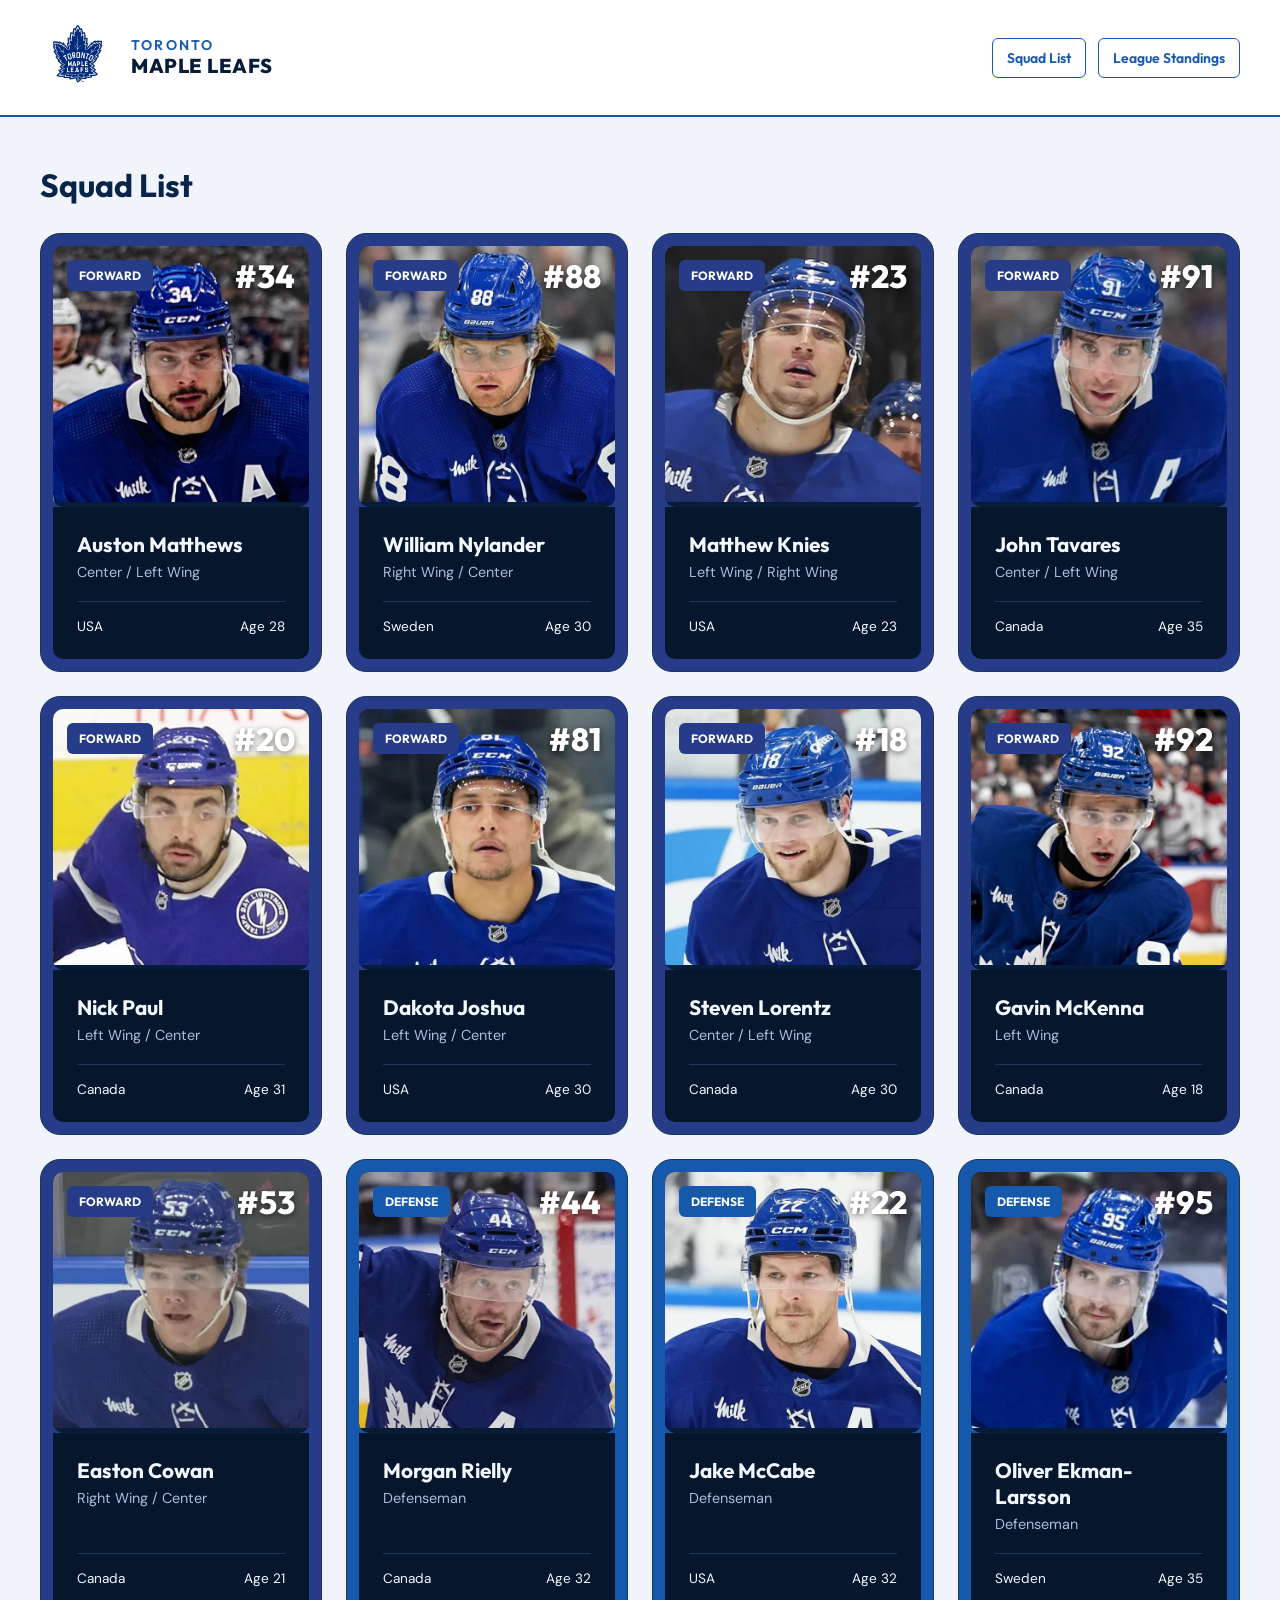
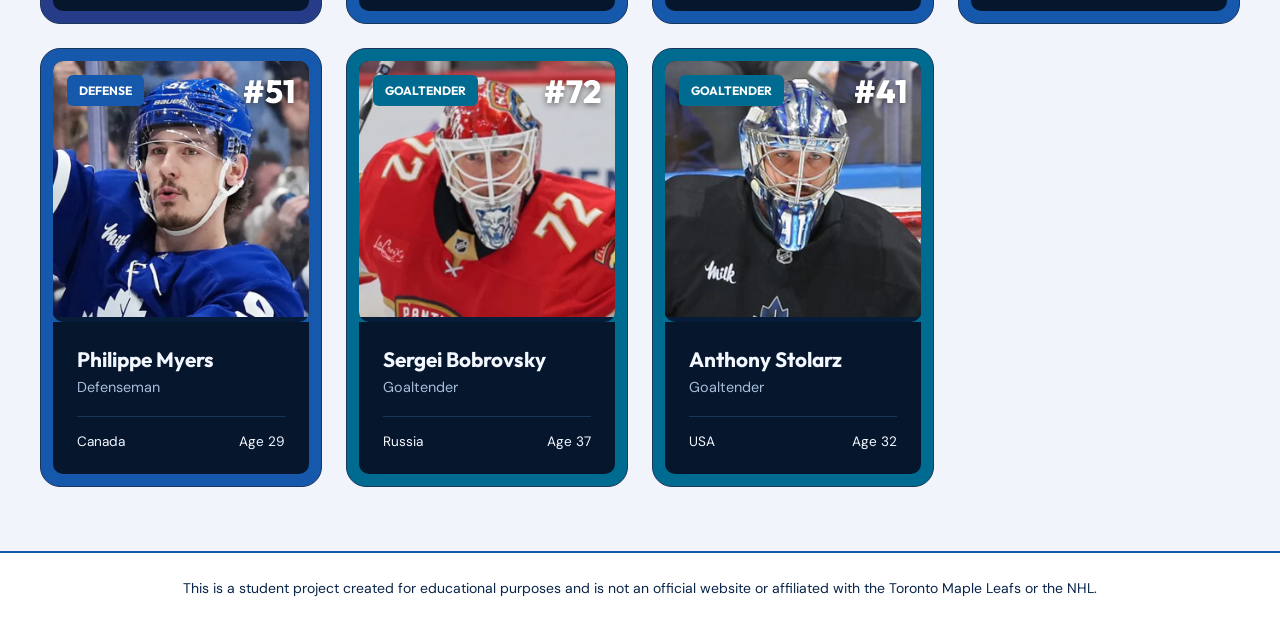
==== commit e4891364: "Organize CSS variables and add reset stylesheet" ====
--- a/index.html
+++ b/index.html
@@ -4,17 +4,18 @@
     <meta charset="UTF-8">
     <meta name="viewport" content="width=device-width, initial-scale=1.0">
     <title>Toronto Maple Leafs | Squad List</title>
-    <!-- Google Fonts -->
+    <!-- Google Fonts. -->
     <link rel="preconnect" href="https://fonts.googleapis.com">
     <link rel="preconnect" href="https://fonts.gstatic.com" crossorigin>
     <link href="https://fonts.googleapis.com/css2?family=DM+Sans:wght@400;500;600;700&family=Outfit:wght@400;500;600;700;800&display=swap" rel="stylesheet">
+    <link rel="stylesheet" href="css/variables.css">
     <link rel="stylesheet" href="css/styles.css">
 </head>
 <body>
-    <!-- Header -->
+    <!-- Header. -->
     <header class="siteHeader">
         <div class="siteHeader__content">
-            <img class="siteHeader__logo" src="assets/logos/teams/toronto-maple-leafs-logo.webp" alt="">
+            <img class="siteHeader__logo" src="./assets/logos/teams/toronto-maple-leafs-logo.webp" alt="">
             <h1 class="siteHeader__title">
                 <span class="siteHeader__city">Toronto</span>
                 <span class="siteHeader__teamName">Maple Leafs</span>
@@ -26,14 +27,14 @@
         </div>
     </header>
     <main>
-        <!-- Squad section -->
+        <!-- Squad section. -->
         <section class="squad">
             <div class="squad__content">
                 <h2 class="squad__title">Squad List</h2>
                 <div class="squad__grid">
                     <article class="playerCard playerCard--forward">
                         <div class="playerCard__imageContainer">
-                            <img class="playerCard__image" src="assets/portraits/auston-matthews.webp" alt="Portrait of Auston Matthews" loading="lazy">
+                            <img class="playerCard__image" src="./assets/portraits/auston-matthews.webp" alt="Portrait of Auston Matthews" loading="lazy">
                             <span class="playerCard__role playerCard__role--forward">FORWARD</span>
                             <span class="playerCard__number">#34</span>
                         </div>
@@ -48,7 +49,7 @@
                     </article>
                     <article class="playerCard playerCard--forward">
                         <div class="playerCard__imageContainer">
-                            <img class="playerCard__image" src="assets/portraits/william-nylander.webp" alt="Portrait of William Nylander" loading="lazy">
+                            <img class="playerCard__image" src="./assets/portraits/william-nylander.webp" alt="Portrait of William Nylander" loading="lazy">
                             <span class="playerCard__role playerCard__role--forward">FORWARD</span>
                             <span class="playerCard__number">#88</span>
                         </div>
@@ -63,7 +64,7 @@
                     </article>
                     <article class="playerCard playerCard--forward">
                         <div class="playerCard__imageContainer">
-                            <img class="playerCard__image" src="assets/portraits/matthew-knies.webp" alt="Portrait of Matthew Knies" loading="lazy">
+                            <img class="playerCard__image" src="./assets/portraits/matthew-knies.webp" alt="Portrait of Matthew Knies" loading="lazy">
                             <span class="playerCard__role playerCard__role--forward">FORWARD</span>
                             <span class="playerCard__number">#23</span>
                         </div>
@@ -78,7 +79,7 @@
                     </article>
                     <article class="playerCard playerCard--forward">
                         <div class="playerCard__imageContainer">
-                            <img class="playerCard__image" src="assets/portraits/john-tavares.webp" alt="Portrait of John Tavares" loading="lazy">
+                            <img class="playerCard__image" src="./assets/portraits/john-tavares.webp" alt="Portrait of John Tavares" loading="lazy">
                             <span class="playerCard__role playerCard__role--forward">FORWARD</span>
                             <span class="playerCard__number">#91</span>
                         </div>
@@ -93,7 +94,7 @@
                     </article>
                     <article class="playerCard playerCard--forward">
                         <div class="playerCard__imageContainer">
-                            <img class="playerCard__image" src="assets/portraits/nick-paul.webp" alt="Portrait of Nick Paul" loading="lazy">
+                            <img class="playerCard__image" src="./assets/portraits/nick-paul.webp" alt="Portrait of Nick Paul" loading="lazy">
                             <span class="playerCard__role playerCard__role--forward">FORWARD</span>
                             <span class="playerCard__number">#20</span>
                         </div>
@@ -108,7 +109,7 @@
                     </article>
                     <article class="playerCard playerCard--forward">
                         <div class="playerCard__imageContainer">
-                            <img class="playerCard__image" src="assets/portraits/dakota-joshua.webp" alt="Portrait of Dakota Joshua" loading="lazy">
+                            <img class="playerCard__image" src="./assets/portraits/dakota-joshua.webp" alt="Portrait of Dakota Joshua" loading="lazy">
                             <span class="playerCard__role playerCard__role--forward">FORWARD</span>
                             <span class="playerCard__number">#81</span>
                         </div>
@@ -123,7 +124,7 @@
                     </article>
                     <article class="playerCard playerCard--forward">
                         <div class="playerCard__imageContainer">
-                            <img class="playerCard__image" src="assets/portraits/steven-lorentz.webp" alt="Portrait of Steven Lorentz" loading="lazy">
+                            <img class="playerCard__image" src="./assets/portraits/steven-lorentz.webp" alt="Portrait of Steven Lorentz" loading="lazy">
                             <span class="playerCard__role playerCard__role--forward">FORWARD</span>
                             <span class="playerCard__number">#18</span>
                         </div>
@@ -138,7 +139,7 @@
                     </article>
                     <article class="playerCard playerCard--forward">
                         <div class="playerCard__imageContainer">
-                            <img class="playerCard__image" src="assets/portraits/gavin-mckenna.webp" alt="Portrait of Gavin McKenna" loading="lazy">
+                            <img class="playerCard__image" src="./assets/portraits/gavin-mckenna.webp" alt="Portrait of Gavin McKenna" loading="lazy">
                             <span class="playerCard__role playerCard__role--forward">FORWARD</span>
                             <span class="playerCard__number">#92</span>
                         </div>
@@ -153,7 +154,7 @@
                     </article>
                     <article class="playerCard playerCard--forward">
                         <div class="playerCard__imageContainer">
-                            <img class="playerCard__image" src="assets/portraits/easton-cowan.webp" alt="Portrait of Easton Cowan" loading="lazy">
+                            <img class="playerCard__image" src="./assets/portraits/easton-cowan.webp" alt="Portrait of Easton Cowan" loading="lazy">
                             <span class="playerCard__role playerCard__role--forward">FORWARD</span>
                             <span class="playerCard__number">#53</span>
                         </div>
@@ -168,7 +169,7 @@
                     </article>
                     <article class="playerCard playerCard--defense">
                         <div class="playerCard__imageContainer">
-                            <img class="playerCard__image" src="assets/portraits/morgan-rielly.webp" alt="Portrait of Morgan Rielly" loading="lazy">
+                            <img class="playerCard__image" src="./assets/portraits/morgan-rielly.webp" alt="Portrait of Morgan Rielly" loading="lazy">
                             <span class="playerCard__role playerCard__role--defense">DEFENSE</span>
                             <span class="playerCard__number">#44</span>
                         </div>
@@ -183,7 +184,7 @@
                     </article>
                     <article class="playerCard playerCard--defense">
                         <div class="playerCard__imageContainer">
-                            <img class="playerCard__image" src="assets/portraits/jake-mccabe.webp" alt="Portrait of Jake McCabe" loading="lazy">
+                            <img class="playerCard__image" src="./assets/portraits/jake-mccabe.webp" alt="Portrait of Jake McCabe" loading="lazy">
                             <span class="playerCard__role playerCard__role--defense">DEFENSE</span>
                             <span class="playerCard__number">#22</span>
                         </div>
@@ -198,7 +199,7 @@
                     </article>
                     <article class="playerCard playerCard--defense">
                         <div class="playerCard__imageContainer">
-                            <img class="playerCard__image" src="assets/portraits/oliver-ekman-larsson.webp" alt="Portrait of Oliver Ekman-Larsson" loading="lazy">
+                            <img class="playerCard__image" src="./assets/portraits/oliver-ekman-larsson.webp" alt="Portrait of Oliver Ekman-Larsson" loading="lazy">
                             <span class="playerCard__role playerCard__role--defense">DEFENSE</span>
                             <span class="playerCard__number">#95</span>
                         </div>
@@ -213,7 +214,7 @@
                     </article>
                     <article class="playerCard playerCard--defense">
                         <div class="playerCard__imageContainer">
-                            <img class="playerCard__image" src="assets/portraits/philippe-myers.webp" alt="Portrait of Philippe Myers" loading="lazy">
+                            <img class="playerCard__image" src="./assets/portraits/philippe-myers.webp" alt="Portrait of Philippe Myers" loading="lazy">
                             <span class="playerCard__role playerCard__role--defense">DEFENSE</span>
                             <span class="playerCard__number">#51</span>
                         </div>
@@ -228,7 +229,7 @@
                     </article>
                     <article class="playerCard playerCard--goaltender">
                         <div class="playerCard__imageContainer">
-                            <img class="playerCard__image" src="assets/portraits/sergei-bobrovsky.webp" alt="Portrait of Sergei Bobrovsky" loading="lazy">
+                            <img class="playerCard__image" src="./assets/portraits/sergei-bobrovsky.webp" alt="Portrait of Sergei Bobrovsky" loading="lazy">
                             <span class="playerCard__role playerCard__role--goaltender">GOALTENDER</span>
                             <span class="playerCard__number">#72</span>
                         </div>
@@ -243,7 +244,7 @@
                     </article>
                     <article class="playerCard playerCard--goaltender">
                         <div class="playerCard__imageContainer">
-                            <img class="playerCard__image" src="assets/portraits/anthony-stolarz.webp" alt="Portrait of Anthony Stolarz" loading="lazy">
+                            <img class="playerCard__image" src="./assets/portraits/anthony-stolarz.webp" alt="Portrait of Anthony Stolarz" loading="lazy">
                             <span class="playerCard__role playerCard__role--goaltender">GOALTENDER</span>
                             <span class="playerCard__number">#41</span>
                         </div>
@@ -260,7 +261,7 @@
             </div>
         </section>
     </main>
-    <!-- Footer -->
+    <!-- Footer. -->
     <footer class="siteFooter">
         <div class="siteFooter__content">
             <p class="siteFooter__disclaimer">
--- a/css/variables.css
+++ b/css/variables.css
@@ -0,0 +1,18 @@
+/* Colors and fonts. */
+:root {
+    --colorBackground: #f1f5fb;
+    --colorWhite: #ffffff;
+    --colorBlue: #1558ac;
+    --colorNavy: #071c38;
+    --colorCard: #06162d;
+    --colorCardBorder: #1b365b;
+    --colorText: #092449;
+    --colorCardText: #f3f7ff;
+    --colorCardMuted: #a8bfdc;
+    --colorForward: #263c88;
+    --colorGoaltender: #006B91;
+    --colorTableBorder: #dce4ef;
+    --colorTableHighlight: #dceafb;
+    --fontBody: "DM Sans", "Segoe UI", "Helvetica Neue", Arial, sans-serif;
+    --fontDisplay: "Outfit", "Avenir Next", "Segoe UI", Arial, sans-serif;
+}
--- a/css/styles.css
+++ b/css/styles.css
@@ -1,26 +1,4 @@
-/* Colors and fonts */
-:root {
-    --colorBackground: #f1f5fb;
-    --colorWhite: #ffffff;
-    --colorBlue: #1558ac;
-    --colorNavy: #071c38;
-    --colorCard: #06162d;
-    --colorCardBorder: #1b365b;
-    --colorText: #092449;
-    --colorCardText: #f3f7ff;
-    --colorCardMuted: #a8bfdc;
-    --colorForward: #263c88;
-    --colorGoaltender: #006B91;
-    --colorTableBorder: #dce4ef;
-    --fontBody: "DM Sans", "Segoe UI", "Helvetica Neue", Arial, sans-serif;
-    --fontDisplay: "Outfit", "Avenir Next", "Segoe UI", Arial, sans-serif;
-}
-
-/* Global styles */
-* {
-    box-sizing: border-box;
-}
-
+/* Body. */
 body {
     margin: 0;
     color: var(--colorText);
@@ -28,12 +6,7 @@
     font-family: var(--fontBody);
 }
 
-img {
-    display: block;
-    max-width: 100%;
-}
-
-/* Shared content layout */
+/* Shared content layout. */
 .siteHeader__content,
 .squad__content,
 .siteFooter__content {
@@ -41,7 +14,7 @@
     margin: 0 auto;
 }
 
-/* Header */
+/* Header. */
 .siteHeader {
     background-color: var(--colorWhite);
     border-bottom: 2px solid var(--colorBlue);
@@ -87,7 +60,7 @@
     letter-spacing: 0.025em;
 }
 
-/* Header navigation */
+/* Header navigation. */
 .siteHeader__nav {
     display: flex;
     gap: 12px;
@@ -110,7 +83,7 @@
     background-color: var(--colorBlue);
 }
 
-/* Squad section */
+/* Squad section. */
 .squad__content {
     padding: 48px 0 64px;
 }
@@ -128,7 +101,7 @@
     gap: 24px;
 }
 
-/* Player cards */
+/* Player cards. */
 .playerCard {
     display: flex;
     flex-direction: column;
@@ -139,7 +112,7 @@
     border-radius: 20px;
 }
 
-/* Player position colors */
+/* Player position colors. */
 .playerCard--forward,
 .playerCard__role--forward {
     background-color: var(--colorForward);
@@ -246,30 +219,24 @@
     text-align: center;
 }
 
-/* Adjustments for narrow screens: centered branding with navigation below */
+/* Adjustments for small screens: centered branding, reduced spacing and single-column layout. */
 @media (max-width: 570px) {
+    .siteHeader__content,
+    .squad__content,
+    .siteFooter__content {
+        width: calc(100% - 24px);
+    }
     .siteHeader__content {
         flex-wrap: wrap;
         justify-content: center;
+        gap: 12px;
+        padding: 14px 0;
     }
     .siteHeader__nav {
         width: 100%;
         justify-content: center;
         margin-left: 0;
     }
-}
-
-/* Adjustments for small screens: reduced spacing and single-column layout */
-@media (max-width: 500px) {
-    .siteHeader__content,
-    .squad__content,
-    .siteFooter__content {
-        width: calc(100% - 24px);
-    }
-    .siteHeader__content {
-        gap: 12px;
-        padding: 14px 0;
-    }
     .squad__content {
         padding: 32px 0 48px;
     }
@@ -283,15 +250,18 @@
     }
 }
 
-/* Adjustments for very narrow screens: stack navigations buttons vertically */
+/* Adjustments for very narrow screens: stack navigation buttons vertically. */
 @media (max-width: 280px) {
     .siteHeader__nav {
         flex-direction: column;
-        align-items: left;
-    }
-}
-
-/* Adjustments for extremely narrow screens: hide player roles and jersey numbers */
+        align-items: stretch;
+    }
+    .siteHeader__link {
+        text-align: center;
+    }
+}
+
+/* Adjustments for extremely narrow screens: hide player roles and jersey numbers. */
 @media (max-width: 225px) {
     .playerCard__role,
     .playerCard__number {
